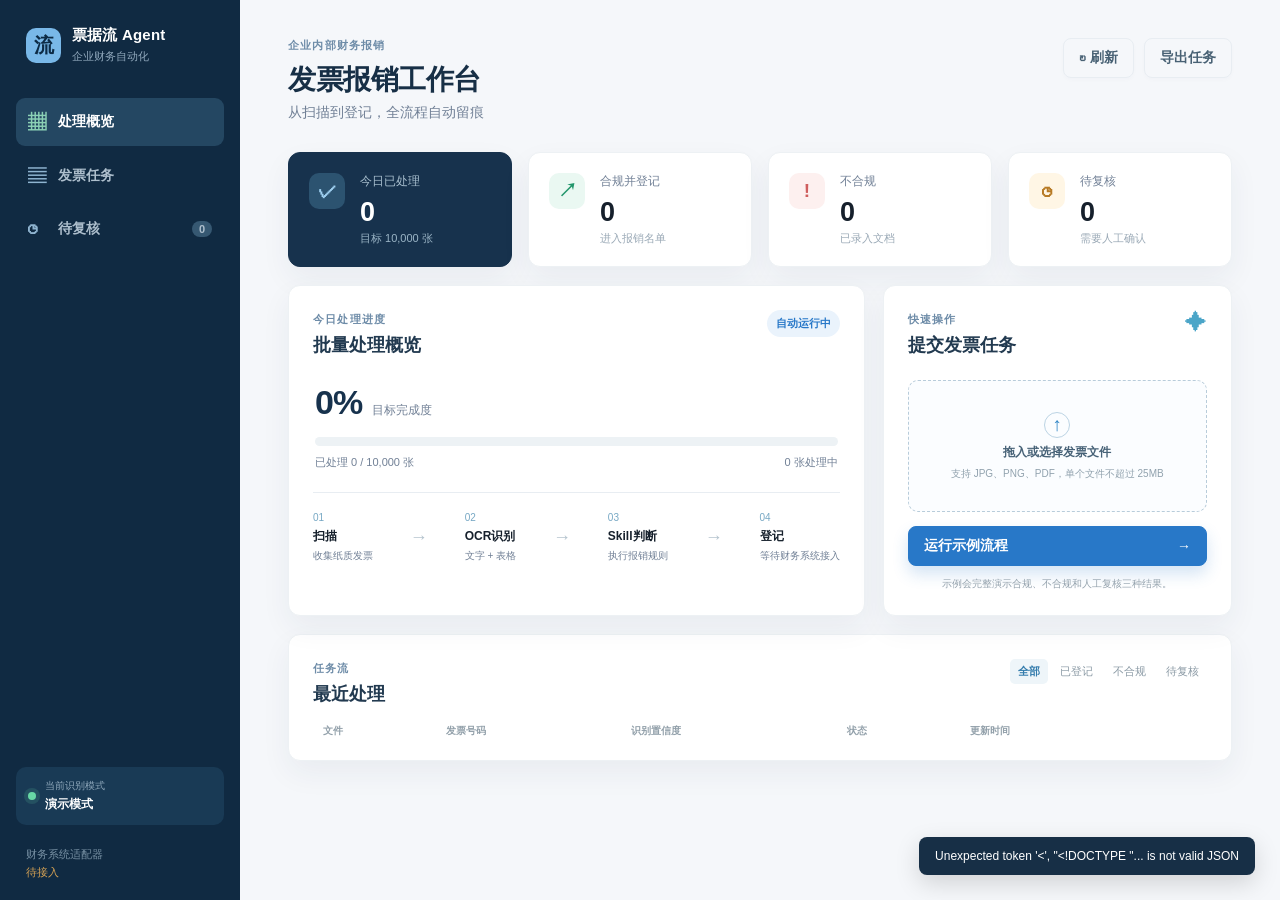
==== web/index.html @ 6ad8b593 "fix: restore web frontend directory Place the browser assets under web/ so app.py can serve the proj" ====
<!doctype html>
<html lang="zh-CN">
<head>
  <meta charset="utf-8">
  <meta name="viewport" content="width=device-width, initial-scale=1">
  <title>票据流 Agent · 发票报销工作台</title>
  <link rel="stylesheet" href="/style.css">
</head>
<body>
  <div class="app-shell">
    <aside class="sidebar">
      <div class="brand">
        <div class="brand-mark">流</div>
        <div><strong>票据流 Agent</strong><span>企业财务自动化</span></div>
      </div>
      <nav class="nav" aria-label="主导航">
        <button class="nav-item active" data-view="dashboard"><span>▦</span>处理概览</button>
        <button class="nav-item" data-view="all"><span>▤</span>发票任务</button>
        <button class="nav-item" data-view="review"><span>◷</span>待复核 <em id="nav-review">0</em></button>
      </nav>
      <div class="sidebar-bottom">
        <div class="engine-status"><i></i><div><small>当前识别模式</small><strong id="engine-mode">演示模式</strong></div></div>
        <div class="side-note">财务系统适配器<br><span>待接入</span></div>
      </div>
    </aside>

    <main class="main">
      <header class="topbar">
        <div><div class="eyebrow">企业内部财务报销</div><h1>发票报销工作台</h1><p>从扫描到登记，全流程自动留痕</p></div>
        <div class="top-actions"><button class="button ghost" id="refresh-btn">↻ 刷新</button><a class="button ghost" href="/api/export" download="发票任务.csv">导出任务</a></div>
      </header>

      <section id="dashboard-view" class="view">
        <div class="stats-grid">
          <article class="stat-card featured"><div class="stat-icon">✓</div><div><span>今日已处理</span><strong id="processed-count">0</strong><small>目标 10,000 张</small></div></article>
          <article class="stat-card"><div class="stat-icon green">↗</div><div><span>合规并登记</span><strong id="registered-count">0</strong><small>进入报销名单</small></div></article>
          <article class="stat-card"><div class="stat-icon red">!</div><div><span>不合规</span><strong id="noncompliant-count">0</strong><small>已录入文档</small></div></article>
          <article class="stat-card"><div class="stat-icon amber">◷</div><div><span>待复核</span><strong id="review-count">0</strong><small>需要人工确认</small></div></article>
        </div>

        <div class="content-grid">
          <section class="panel throughput-panel">
            <div class="panel-heading"><div><span class="section-kicker">今日处理进度</span><h2>批量处理概览</h2></div><span class="badge blue">自动运行中</span></div>
            <div class="progress-wrap"><div class="progress-label"><strong id="progress-percent">0%</strong><span>目标完成度</span></div><div class="progress"><i id="progress-bar"></i></div><div class="progress-foot"><span id="progress-text">已处理 0 / 10,000 张</span><span id="processing-text">0 张处理中</span></div></div>
            <div class="flow-strip"><div><span class="flow-number">01</span><strong>扫描</strong><small>收集纸质发票</small></div><b>→</b><div><span class="flow-number">02</span><strong>OCR识别</strong><small>文字 + 表格</small></div><b>→</b><div><span class="flow-number">03</span><strong>Skill判断</strong><small>执行报销规则</small></div><b>→</b><div><span class="flow-number">04</span><strong>登记</strong><small>等待财务系统接入</small></div></div>
          </section>

          <section class="panel quick-panel">
            <div class="panel-heading"><div><span class="section-kicker">快速操作</span><h2>提交发票任务</h2></div><span class="spark">✦</span></div>
            <label class="upload-zone" for="file-input"><span class="upload-icon">↑</span><strong>拖入或选择发票文件</strong><small>支持 JPG、PNG、PDF，单个文件不超过 25MB</small><input id="file-input" type="file" accept=".jpg,.jpeg,.png,.pdf"></label>
            <button class="button primary full" id="demo-btn">运行示例流程 <span>→</span></button>
            <p class="hint">示例会完整演示合规、不合规和人工复核三种结果。</p>
          </section>
        </div>

        <section class="panel recent-panel">
          <div class="panel-heading"><div><span class="section-kicker">任务流</span><h2 id="list-title">最近处理</h2></div><div class="tabs"><button class="tab active" data-filter="all">全部</button><button class="tab" data-filter="registered">已登记</button><button class="tab" data-filter="noncompliant">不合规</button><button class="tab" data-filter="review">待复核</button></div></div>
          <div class="table-wrap"><table><thead><tr><th>文件</th><th>发票号码</th><th>识别置信度</th><th>状态</th><th>更新时间</th><th></th></tr></thead><tbody id="invoice-table"></tbody></table><div class="empty" id="empty-state" hidden>暂无匹配任务</div></div>
        </section>
      </section>
    </main>
  </div>

  <div class="modal-backdrop" id="modal" hidden><section class="modal" role="dialog" aria-modal="true" aria-labelledby="modal-title"><button class="modal-close" id="modal-close">×</button><span class="section-kicker">任务详情</span><h2 id="modal-title">发票任务</h2><div id="modal-body"></div><div class="modal-actions" id="modal-actions"></div></section></div>
  <div class="toast" id="toast" role="status"></div>
  <script src="/app.js"></script>
</body>
</html>
---- style.css ----
:root{--ink:#16202c;--muted:#718096;--line:#e8edf2;--surface:#fff;--page:#f5f7fa;--navy:#17324d;--blue:#2878c8;--blue-soft:#eaf3fc;--green:#22966b;--green-soft:#eaf8f2;--red:#cf5e5e;--red-soft:#fdf0ef;--amber:#b77a24;--amber-soft:#fff6e5;--shadow:0 12px 30px rgba(31,54,77,.06)}*{box-sizing:border-box}body{margin:0;background:var(--page);color:var(--ink);font-family:"Segoe UI","Microsoft YaHei",Arial,sans-serif;font-size:14px}button,a{font:inherit}button{cursor:pointer}a{text-decoration:none;color:inherit}.app-shell{display:flex;min-height:100vh}.sidebar{width:240px;background:#102a42;color:#c6d4df;padding:26px 16px 18px;display:flex;flex-direction:column}.brand{display:flex;gap:11px;align-items:center;padding:0 10px 34px;color:#fff}.brand-mark{width:35px;height:35px;border-radius:10px;background:#79b8e8;color:#0d2b45;display:grid;place-items:center;font-size:20px;font-weight:800}.brand strong,.brand span{display:block}.brand strong{font-size:15px;letter-spacing:.2px}.brand span{font-size:11px;color:#91a9bd;margin-top:4px}.nav{display:grid;gap:6px}.nav-item{border:0;background:transparent;color:#aebfcd;text-align:left;border-radius:9px;padding:12px;display:flex;align-items:center;gap:12px;font-weight:600}.nav-item span{width:18px;color:#8fb4d0;font-size:18px}.nav-item:hover,.nav-item.active{background:#244762;color:#fff}.nav-item.active span{color:#8bd0b5}.nav-item em{font-style:normal;font-size:11px;margin-left:auto;background:#365872;border-radius:20px;min-width:20px;text-align:center;padding:2px 5px}.sidebar-bottom{margin-top:auto}.engine-status{display:flex;gap:9px;align-items:center;background:#193a55;border-radius:10px;padding:12px}.engine-status i{width:8px;height:8px;border-radius:50%;background:#67d7a5;box-shadow:0 0 0 4px rgba(103,215,165,.15)}.engine-status small,.engine-status strong{display:block}.engine-status small{font-size:10px;color:#90a9bc}.engine-status strong{font-size:12px;color:#fff;margin-top:3px}.side-note{font-size:11px;color:#7891a4;line-height:1.7;padding:20px 10px 0}.side-note span{color:#d4a154}.main{flex:1;max-width:1440px;margin:0 auto;padding:38px 48px 56px}.topbar{display:flex;justify-content:space-between;align-items:flex-start;margin-bottom:30px}.eyebrow,.section-kicker{color:#6e8ca8;font-size:11px;letter-spacing:1.2px;text-transform:uppercase;font-weight:700}.topbar h1{margin:8px 0 5px;font-size:28px;letter-spacing:-.5px;color:#172f46}.topbar p{margin:0;color:var(--muted)}.top-actions{display:flex;gap:10px}.button{border:1px solid var(--line);background:#fff;border-radius:8px;padding:10px 15px;color:#486174;font-weight:600;box-shadow:0 2px 4px rgba(30,55,80,.02)}.button:hover{border-color:#bed0de;color:var(--navy)}.button.primary{background:var(--blue);border-color:var(--blue);color:#fff;box-shadow:0 8px 16px rgba(40,120,200,.2)}.button.ghost{background:transparent}.button.full{width:100%;display:flex;justify-content:space-between;align-items:center}.stats-grid{display:grid;grid-template-columns:repeat(4,1fr);gap:16px;margin-bottom:18px}.stat-card{background:var(--surface);border:1px solid #edf1f4;border-radius:12px;padding:20px;display:flex;gap:15px;align-items:flex-start;box-shadow:var(--shadow)}.stat-card.featured{background:var(--navy);border-color:var(--navy);color:#fff}.stat-icon{width:36px;height:36px;border-radius:10px;background:var(--blue-soft);color:var(--blue);display:grid;place-items:center;font-size:19px;font-weight:700}.stat-icon.green{background:var(--green-soft);color:var(--green)}.stat-icon.red{background:var(--red-soft);color:var(--red)}.stat-icon.amber{background:var(--amber-soft);color:var(--amber)}.featured .stat-icon{background:#2c5370;color:#9fd0f1}.stat-card span,.stat-card small{display:block}.stat-card span{font-size:12px;color:var(--muted)}.featured span{color:#a8bfce}.stat-card strong{font-size:27px;display:block;margin:7px 0 3px;letter-spacing:-.5px}.stat-card small{font-size:11px;color:#9aa9b6}.featured small{color:#9bb5c6}.content-grid{display:grid;grid-template-columns:1.65fr 1fr;gap:18px;margin-bottom:18px}.panel{background:var(--surface);border:1px solid #edf1f4;border-radius:12px;box-shadow:var(--shadow);padding:24px}.panel-heading{display:flex;justify-content:space-between;gap:15px;align-items:flex-start}.panel h2{margin:6px 0 0;font-size:18px;color:#223a50}.badge{font-size:11px;border-radius:20px;padding:6px 9px;font-weight:700}.badge.blue{background:var(--blue-soft);color:var(--blue)}.spark{color:#4ba5c8;font-size:22px}.progress-wrap{padding:26px 2px 22px}.progress-label{display:flex;align-items:baseline;gap:10px}.progress-label strong{font-size:34px;color:var(--navy);letter-spacing:-1px}.progress-label span{color:var(--muted);font-size:12px}.progress{height:9px;background:#edf2f5;border-radius:8px;margin:15px 0 9px;overflow:hidden}.progress i{height:100%;width:0;background:linear-gradient(90deg,#2878c8,#6bc2ce);display:block;border-radius:8px;transition:width .4s}.progress-foot{display:flex;justify-content:space-between;color:var(--muted);font-size:11px}.flow-strip{border-top:1px solid var(--line);padding-top:19px;display:flex;align-items:center;justify-content:space-between;gap:10px}.flow-strip>div{min-width:0}.flow-strip b{color:#b5c4ce;font-weight:400;font-size:18px}.flow-number{font-size:10px;color:#77a8c4;display:block;margin-bottom:5px}.flow-strip strong,.flow-strip small{display:block}.flow-strip strong{font-size:12px}.flow-strip small{font-size:10px;color:var(--muted);margin-top:4px;white-space:nowrap}.upload-zone{height:132px;border:1px dashed #b8ccda;background:#fbfdff;border-radius:10px;margin:23px 0 14px;display:flex;flex-direction:column;align-items:center;justify-content:center;gap:6px;color:#476277}.upload-zone:hover{border-color:#78afd2;background:#f4faff}.upload-zone input{display:none}.upload-icon{border:1px solid #bcd4e4;border-radius:50%;height:26px;width:26px;display:grid;place-items:center;color:#3186c6;font-size:19px}.upload-zone strong{font-size:12px}.upload-zone small{color:#91a2ae;font-size:10px}.hint{color:#94a2ad;font-size:10px;text-align:center;margin:11px 0 0}.recent-panel{padding-bottom:12px}.tabs{display:flex;gap:4px;flex-wrap:wrap}.tab{border:0;background:transparent;color:#8b9aa5;font-size:11px;padding:5px 8px;border-radius:5px}.tab.active,.tab:hover{background:#eef5f9;color:#327bac;font-weight:700}.table-wrap{margin-top:18px;overflow:auto}table{width:100%;border-collapse:collapse;min-width:700px}th{text-align:left;color:#92a0aa;font-size:10px;font-weight:700;padding:0 10px 10px}td{border-top:1px solid #eff2f4;padding:14px 10px;font-size:12px;color:#516575}td:first-child{color:#273e52;font-weight:600}td:last-child{text-align:right}.file-cell{display:flex;align-items:center;gap:9px}.file-icon{width:27px;height:31px;border-radius:5px;background:#eff5f8;color:#4d87ab;font-size:10px;display:grid;place-items:center}.status{font-size:10px;padding:5px 8px;border-radius:12px;font-weight:700}.status.registered{background:var(--green-soft);color:var(--green)}.status.noncompliant{background:var(--red-soft);color:var(--red)}.status.review{background:var(--amber-soft);color:var(--amber)}.status.processing{background:var(--blue-soft);color:var(--blue)}.confidence{color:#3c906e;font-weight:700}.row-action{border:0;background:transparent;color:#7ea0b7;font-size:16px;padding:4px 8px}.row-action:hover{color:var(--blue)}.empty{text-align:center;color:#9eabb4;padding:35px}.modal-backdrop{position:fixed;inset:0;background:rgba(12,33,52,.35);display:grid;place-items:center;padding:20px;z-index:5}.modal-backdrop[hidden]{display:none}.modal{width:min(520px,100%);background:#fff;border-radius:14px;padding:28px;box-shadow:0 20px 70px rgba(10,30,50,.25);position:relative}.modal h2{margin:7px 0 20px;color:#1d354a}.modal-close{position:absolute;right:18px;top:14px;border:0;background:transparent;color:#96a5ae;font-size:24px}.detail-grid{display:grid;grid-template-columns:1fr 1fr;gap:14px 20px}.detail-grid div{border-bottom:1px solid var(--line);padding-bottom:9px}.detail-grid span{display:block;font-size:10px;color:#9aa8b2;margin-bottom:4px}.detail-grid strong{font-size:12px;color:#2c4355}.reason-box{background:#fff7e9;border-radius:8px;padding:12px;color:#9a681e;font-size:12px;line-height:1.5;margin-top:17px}.modal-actions{display:flex;justify-content:flex-end;gap:8px;margin-top:20px}.toast{position:fixed;right:25px;bottom:25px;background:#172f46;color:#fff;padding:12px 16px;border-radius:8px;box-shadow:0 8px 25px rgba(0,0,0,.15);font-size:12px;opacity:0;transform:translateY(10px);pointer-events:none;transition:.25s;z-index:8}.toast.show{opacity:1;transform:translateY(0)}@media(max-width:1050px){.sidebar{width:210px}.main{padding:30px}.stats-grid{grid-template-columns:repeat(2,1fr)}.content-grid{grid-template-columns:1fr}}@media(max-width:650px){.app-shell{display:block}.sidebar{width:auto;padding:14px 16px}.brand{padding-bottom:16px}.nav{display:flex;overflow:auto}.nav-item{white-space:nowrap}.sidebar-bottom{display:none}.main{padding:25px 16px}.topbar{display:block}.top-actions{margin-top:18px}.stats-grid{grid-template-columns:1fr 1fr;gap:10px}.stat-card{padding:14px;gap:9px}.stat-icon{width:30px;height:30px;font-size:15px}.stat-card strong{font-size:22px}.flow-strip{display:grid;grid-template-columns:1fr 1fr}.flow-strip b{display:none}.panel{padding:18px}.panel-heading{display:block}.tabs{margin-top:15px}.detail-grid{grid-template-columns:1fr}}
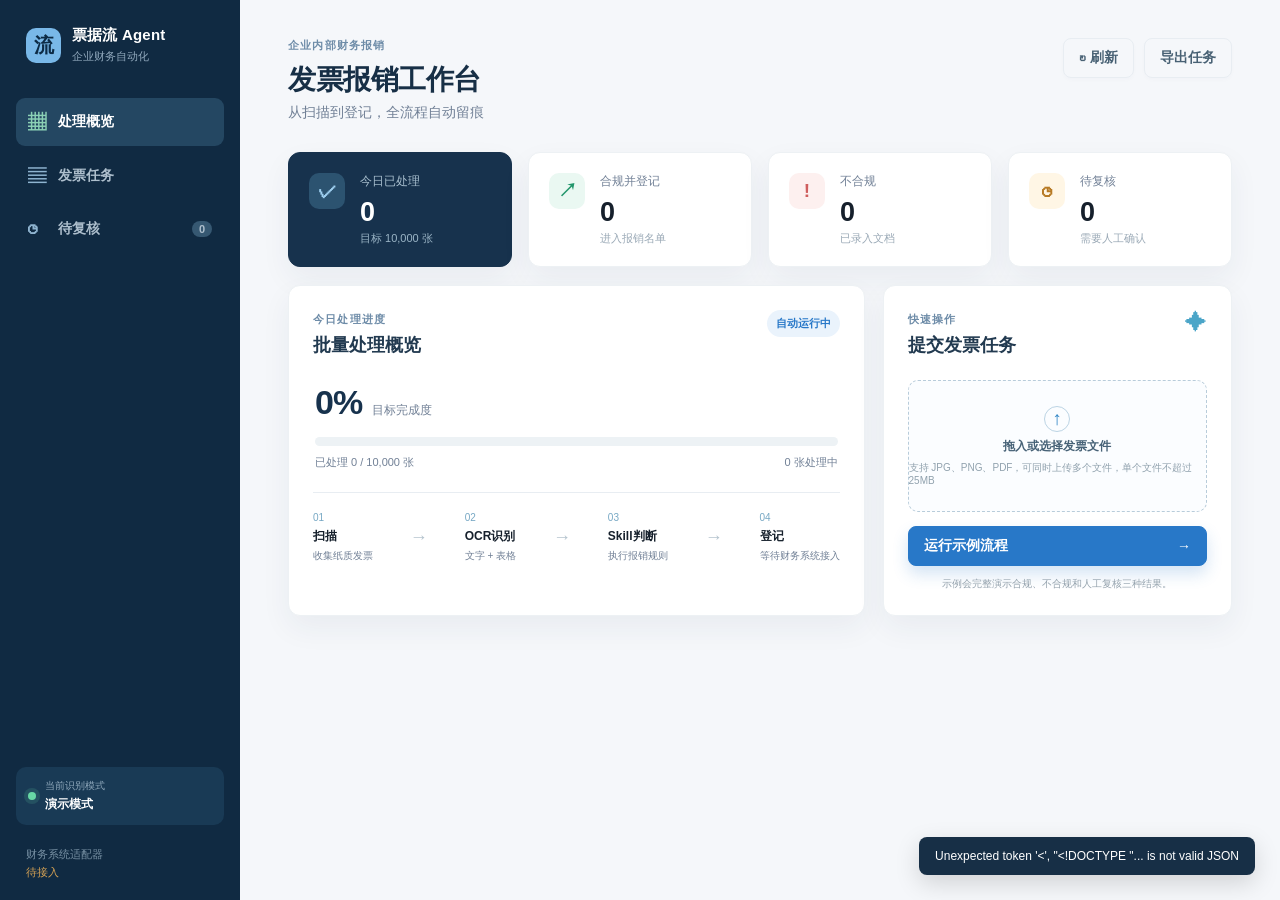
==== commit 97a7b3eb: "feat: sync invoice reimbursement agent and document iterations" ====
--- a/web/index.html
+++ b/web/index.html
@@ -15,7 +15,7 @@
       </div>
       <nav class="nav" aria-label="主导航">
         <button class="nav-item active" data-view="dashboard"><span>▦</span>处理概览</button>
-        <button class="nav-item" data-view="all"><span>▤</span>发票任务</button>
+        <button class="nav-item" data-view="tasks"><span>▤</span>发票任务</button>
         <button class="nav-item" data-view="review"><span>◷</span>待复核 <em id="nav-review">0</em></button>
       </nav>
       <div class="sidebar-bottom">
@@ -47,15 +47,27 @@
 
           <section class="panel quick-panel">
             <div class="panel-heading"><div><span class="section-kicker">快速操作</span><h2>提交发票任务</h2></div><span class="spark">✦</span></div>
-            <label class="upload-zone" for="file-input"><span class="upload-icon">↑</span><strong>拖入或选择发票文件</strong><small>支持 JPG、PNG、PDF，单个文件不超过 25MB</small><input id="file-input" type="file" accept=".jpg,.jpeg,.png,.pdf"></label>
+            <label class="upload-zone" id="upload-zone" for="file-input"><span class="upload-icon">↑</span><strong>拖入或选择发票文件</strong><small>支持 JPG、PNG、PDF，可同时上传多个文件，单个文件不超过 25MB</small><input id="file-input" type="file" accept=".jpg,.jpeg,.png,.pdf" multiple></label>
             <button class="button primary full" id="demo-btn">运行示例流程 <span>→</span></button>
             <p class="hint">示例会完整演示合规、不合规和人工复核三种结果。</p>
           </section>
         </div>
 
+      </section>
+
+      <section id="tasks-view" class="subpage" hidden>
+        <div class="page-heading"><div><span class="section-kicker">任务流</span><h2>发票任务</h2><p>查看全部发票任务及处理结果</p></div><span class="badge blue">任务追踪</span></div>
         <section class="panel recent-panel">
-          <div class="panel-heading"><div><span class="section-kicker">任务流</span><h2 id="list-title">最近处理</h2></div><div class="tabs"><button class="tab active" data-filter="all">全部</button><button class="tab" data-filter="registered">已登记</button><button class="tab" data-filter="noncompliant">不合规</button><button class="tab" data-filter="review">待复核</button></div></div>
-          <div class="table-wrap"><table><thead><tr><th>文件</th><th>发票号码</th><th>识别置信度</th><th>状态</th><th>更新时间</th><th></th></tr></thead><tbody id="invoice-table"></tbody></table><div class="empty" id="empty-state" hidden>暂无匹配任务</div></div>
+          <div class="panel-heading"><div><span class="section-kicker">处理记录</span><h2 id="tasks-list-title">全部任务</h2></div><div class="task-tools"><div class="search-box"><input id="task-search" type="search" placeholder="搜索发票号码、购买方、销售方或文件名" aria-label="搜索发票任务"><button class="button ghost" id="task-search-btn" type="button">搜索</button></div><div class="tabs"><button class="tab active" data-filter="all">全部</button><button class="tab" data-filter="registered">已登记</button><button class="tab" data-filter="noncompliant">不合规</button><button class="tab" data-filter="review">待复核</button></div></div></div>
+          <div class="table-wrap"><table><thead><tr><th>文件</th><th>发票号码</th><th>识别置信度</th><th>状态</th><th>更新时间</th><th></th></tr></thead><tbody id="tasks-table"></tbody></table><div class="empty" id="tasks-empty-state" hidden>暂无匹配任务</div></div>
+        </section>
+      </section>
+
+      <section id="review-view" class="subpage" hidden>
+        <div class="page-heading"><div><span class="section-kicker">人工处理</span><h2>待复核发票</h2><p>集中查看需要财务人员确认的发票任务</p></div><span class="badge amber">待复核</span></div>
+        <section class="panel recent-panel">
+          <div class="panel-heading"><div><span class="section-kicker">复核队列</span><h2>待复核任务</h2></div><span class="review-count-label"><strong id="review-page-count">0</strong> 张待处理</span></div>
+          <div class="table-wrap"><table><thead><tr><th>文件</th><th>发票号码</th><th>识别置信度</th><th>状态</th><th>更新时间</th><th></th></tr></thead><tbody id="review-table"></tbody></table><div class="empty" id="review-empty-state" hidden>暂无待复核任务</div></div>
         </section>
       </section>
     </main>
@@ -63,7 +75,7 @@
 
   <div class="modal-backdrop" id="modal" hidden><section class="modal" role="dialog" aria-modal="true" aria-labelledby="modal-title"><button class="modal-close" id="modal-close">×</button><span class="section-kicker">任务详情</span><h2 id="modal-title">发票任务</h2><div id="modal-body"></div><div class="modal-actions" id="modal-actions"></div></section></div>
   <div class="toast" id="toast" role="status"></div>
-  <script src="/app.js"></script>
+  <style>.upload-zone.dragging{border-color:#2878c8;background:#eaf3fc;box-shadow:0 0 0 3px rgba(40,120,200,.1)}.task-tools{display:flex;flex-direction:column;align-items:flex-end;gap:10px}.search-box{display:flex;gap:6px}.search-box input{width:300px;border:1px solid #dfe7ed;border-radius:8px;padding:9px 11px;color:#30495d;outline:none}.search-box input:focus{border-color:#78afd2;box-shadow:0 0 0 3px rgba(40,120,200,.1)}@media(max-width:650px){.task-tools{align-items:stretch}.search-box input{width:100%}}</style>
+  <script src="/app.js?v=search-naming"></script>
 </body>
 </html>
-
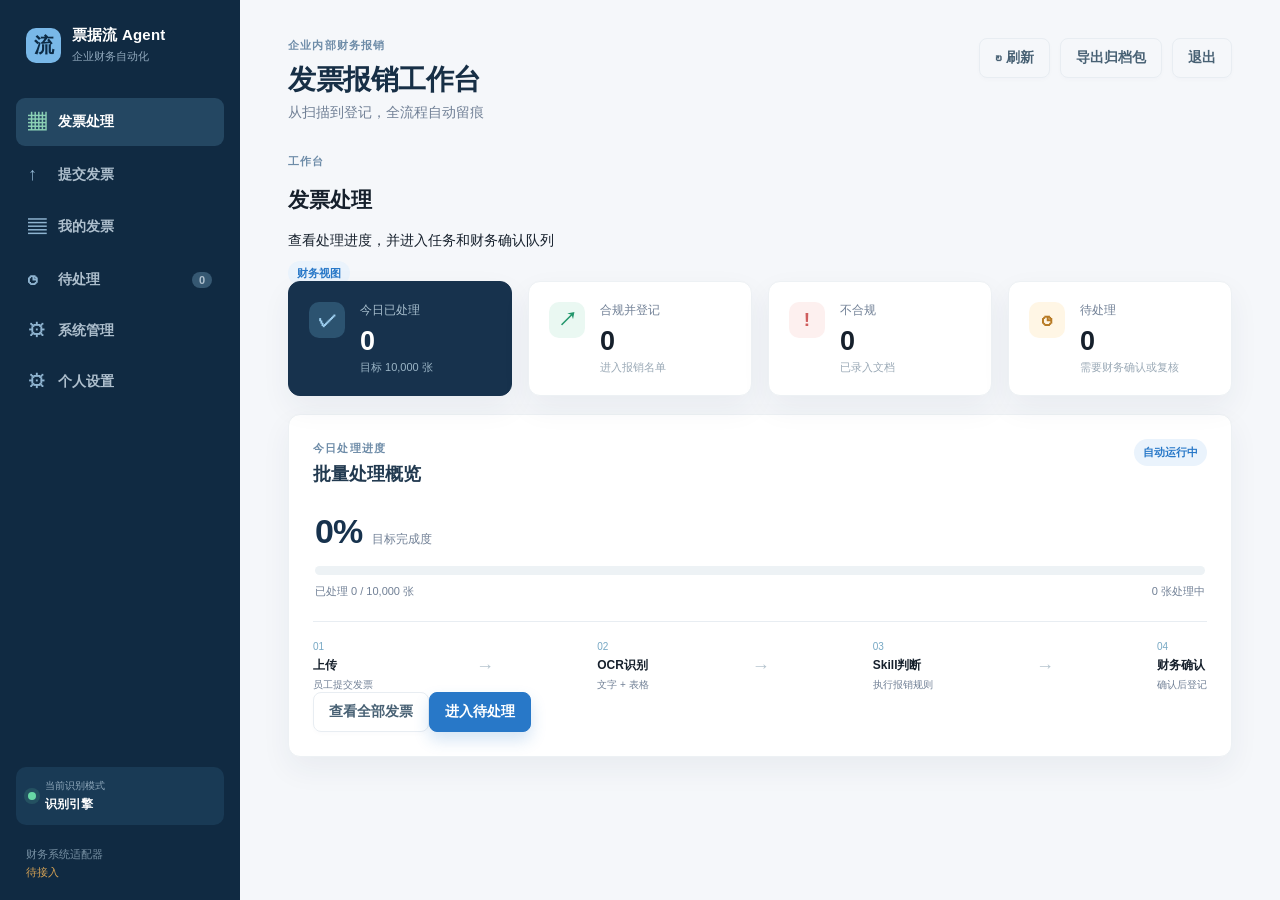
==== commit 0f589136: "feat: 完成票据流 Agent 企业级版本" ====
--- a/web/index.html
+++ b/web/index.html
@@ -5,21 +5,25 @@
   <meta name="viewport" content="width=device-width, initial-scale=1">
   <title>票据流 Agent · 发票报销工作台</title>
   <link rel="stylesheet" href="/style.css">
+  <link rel="stylesheet" href="/auth.css">
 </head>
 <body>
-  <div class="app-shell">
+  <div class="app-shell" id="app-shell">
     <aside class="sidebar">
       <div class="brand">
         <div class="brand-mark">流</div>
         <div><strong>票据流 Agent</strong><span>企业财务自动化</span></div>
       </div>
       <nav class="nav" aria-label="主导航">
-        <button class="nav-item active" data-view="dashboard"><span>▦</span>处理概览</button>
-        <button class="nav-item" data-view="tasks"><span>▤</span>发票任务</button>
-        <button class="nav-item" data-view="review"><span>◷</span>待复核 <em id="nav-review">0</em></button>
+        <button class="nav-item active" data-view="finance" id="nav-finance"><span>▦</span>发票处理</button>
+        <button class="nav-item" data-view="submit" id="nav-submit" hidden><span>↑</span>提交发票</button>
+        <button class="nav-item" data-view="tasks" id="nav-tasks" hidden><span>▤</span>我的发票</button>
+        <button class="nav-item" data-view="review" id="nav-review-item" hidden><span>◷</span>待处理 <em id="nav-review">0</em></button>
+        <button class="nav-item" data-view="admin" id="admin-nav" hidden><span>⚙</span>系统管理</button>
+        <button class="nav-item" data-view="settings" id="settings-nav"><span>⚙</span>个人设置</button>
       </nav>
-      <div class="sidebar-bottom">
-        <div class="engine-status"><i></i><div><small>当前识别模式</small><strong id="engine-mode">演示模式</strong></div></div>
+      <div class="sidebar-bottom" id="sidebar-bottom">
+        <div class="engine-status"><i></i><div><small>当前识别模式</small><strong id="engine-mode">识别引擎</strong></div></div>
         <div class="side-note">财务系统适配器<br><span>待接入</span></div>
       </div>
     </aside>
@@ -27,36 +31,36 @@
     <main class="main">
       <header class="topbar">
         <div><div class="eyebrow">企业内部财务报销</div><h1>发票报销工作台</h1><p>从扫描到登记，全流程自动留痕</p></div>
-        <div class="top-actions"><button class="button ghost" id="refresh-btn">↻ 刷新</button><a class="button ghost" href="/api/export" download="发票任务.csv">导出任务</a></div>
+        <div class="top-actions"><span class="user-chip" id="current-user"></span><button class="button ghost" id="refresh-btn">↻ 刷新</button><a class="button ghost" id="export-btn" href="/api/export" download="发票归档.zip">导出归档包</a><button class="button ghost" id="logout-btn">退出</button></div>
       </header>
 
-      <section id="dashboard-view" class="view">
+      <section id="finance-view" class="view">
+        <div class="page-heading"><div><span class="section-kicker">工作台</span><h2>发票处理</h2><p>查看处理进度，并进入任务和财务确认队列</p></div><span class="badge blue">财务视图</span></div>
         <div class="stats-grid">
           <article class="stat-card featured"><div class="stat-icon">✓</div><div><span>今日已处理</span><strong id="processed-count">0</strong><small>目标 10,000 张</small></div></article>
           <article class="stat-card"><div class="stat-icon green">↗</div><div><span>合规并登记</span><strong id="registered-count">0</strong><small>进入报销名单</small></div></article>
           <article class="stat-card"><div class="stat-icon red">!</div><div><span>不合规</span><strong id="noncompliant-count">0</strong><small>已录入文档</small></div></article>
-          <article class="stat-card"><div class="stat-icon amber">◷</div><div><span>待复核</span><strong id="review-count">0</strong><small>需要人工确认</small></div></article>
+          <article class="stat-card"><div class="stat-icon amber">◷</div><div><span>待处理</span><strong id="review-count">0</strong><small>需要财务确认或复核</small></div></article>
         </div>
+        <section class="panel throughput-panel">
+          <div class="panel-heading"><div><span class="section-kicker">今日处理进度</span><h2>批量处理概览</h2></div><span class="badge blue">自动运行中</span></div>
+          <div class="progress-wrap"><div class="progress-label"><strong id="progress-percent">0%</strong><span>目标完成度</span></div><div class="progress"><i id="progress-bar"></i></div><div class="progress-foot"><span id="progress-text">已处理 0 / 10,000 张</span><span id="processing-text">0 张处理中</span></div></div>
+          <div class="flow-strip"><div><span class="flow-number">01</span><strong>上传</strong><small>员工提交发票</small></div><b>→</b><div><span class="flow-number">02</span><strong>OCR识别</strong><small>文字 + 表格</small></div><b>→</b><div><span class="flow-number">03</span><strong>Skill判断</strong><small>执行报销规则</small></div><b>→</b><div><span class="flow-number">04</span><strong>财务确认</strong><small>确认后登记</small></div></div>
+          <div class="finance-shortcuts"><button class="button ghost" type="button" data-open-view="tasks">查看全部发票</button><button class="button primary" type="button" data-open-view="review">进入待处理</button></div>
+        </section>
+      </section>
 
-        <div class="content-grid">
-          <section class="panel throughput-panel">
-            <div class="panel-heading"><div><span class="section-kicker">今日处理进度</span><h2>批量处理概览</h2></div><span class="badge blue">自动运行中</span></div>
-            <div class="progress-wrap"><div class="progress-label"><strong id="progress-percent">0%</strong><span>目标完成度</span></div><div class="progress"><i id="progress-bar"></i></div><div class="progress-foot"><span id="progress-text">已处理 0 / 10,000 张</span><span id="processing-text">0 张处理中</span></div></div>
-            <div class="flow-strip"><div><span class="flow-number">01</span><strong>扫描</strong><small>收集纸质发票</small></div><b>→</b><div><span class="flow-number">02</span><strong>OCR识别</strong><small>文字 + 表格</small></div><b>→</b><div><span class="flow-number">03</span><strong>Skill判断</strong><small>执行报销规则</small></div><b>→</b><div><span class="flow-number">04</span><strong>登记</strong><small>等待财务系统接入</small></div></div>
-          </section>
-
-          <section class="panel quick-panel">
-            <div class="panel-heading"><div><span class="section-kicker">快速操作</span><h2>提交发票任务</h2></div><span class="spark">✦</span></div>
-            <label class="upload-zone" id="upload-zone" for="file-input"><span class="upload-icon">↑</span><strong>拖入或选择发票文件</strong><small>支持 JPG、PNG、PDF，可同时上传多个文件，单个文件不超过 25MB</small><input id="file-input" type="file" accept=".jpg,.jpeg,.png,.pdf" multiple></label>
-            <button class="button primary full" id="demo-btn">运行示例流程 <span>→</span></button>
-            <p class="hint">示例会完整演示合规、不合规和人工复核三种结果。</p>
-          </section>
-        </div>
-
+      <section id="submit-view" class="subpage" hidden>
+        <div class="page-heading"><div><span class="section-kicker">员工入口</span><h2>提交发票</h2><p>上传后 Agent 将自动识别并进入处理队列</p></div><span class="badge blue">批量上传</span></div>
+        <section class="panel quick-panel submit-panel">
+          <div class="panel-heading"><div><span class="section-kicker">提交任务</span><h2>上传发票原件</h2></div><span class="spark">✦</span></div>
+          <label class="upload-zone" id="upload-zone" for="file-input"><span class="upload-icon">↑</span><strong>拖入或选择发票文件</strong><small>支持 JPG、PNG、PDF，可同时上传多个文件，单个文件不超过 25MB</small><input id="file-input" type="file" accept=".jpg,.jpeg,.png,.pdf" multiple></label>
+          <p class="hint">上传完成后可在“我的发票”中查看识别结果和处理状态。</p>
+        </section>
       </section>
 
       <section id="tasks-view" class="subpage" hidden>
-        <div class="page-heading"><div><span class="section-kicker">任务流</span><h2>发票任务</h2><p>查看全部发票任务及处理结果</p></div><span class="badge blue">任务追踪</span></div>
+        <div class="page-heading"><div><span class="section-kicker">任务流</span><h2 id="tasks-page-title">我的发票</h2><p id="tasks-page-description">查看本人提交的发票任务及处理结果</p></div><span class="badge blue">任务追踪</span></div>
         <section class="panel recent-panel">
           <div class="panel-heading"><div><span class="section-kicker">处理记录</span><h2 id="tasks-list-title">全部任务</h2></div><div class="task-tools"><div class="search-box"><input id="task-search" type="search" placeholder="搜索发票号码、购买方、销售方或文件名" aria-label="搜索发票任务"><button class="button ghost" id="task-search-btn" type="button">搜索</button></div><div class="tabs"><button class="tab active" data-filter="all">全部</button><button class="tab" data-filter="registered">已登记</button><button class="tab" data-filter="noncompliant">不合规</button><button class="tab" data-filter="review">待复核</button></div></div></div>
           <div class="table-wrap"><table><thead><tr><th>文件</th><th>发票号码</th><th>识别置信度</th><th>状态</th><th>更新时间</th><th></th></tr></thead><tbody id="tasks-table"></tbody></table><div class="empty" id="tasks-empty-state" hidden>暂无匹配任务</div></div>
@@ -64,10 +68,42 @@
       </section>
 
       <section id="review-view" class="subpage" hidden>
-        <div class="page-heading"><div><span class="section-kicker">人工处理</span><h2>待复核发票</h2><p>集中查看需要财务人员确认的发票任务</p></div><span class="badge amber">待复核</span></div>
+        <div class="page-heading"><div><span class="section-kicker">人工处理</span><h2>待财务处理</h2><p>集中查看需要财务人员确认的发票任务</p></div><span class="badge amber">待处理</span></div>
         <section class="panel recent-panel">
-          <div class="panel-heading"><div><span class="section-kicker">复核队列</span><h2>待复核任务</h2></div><span class="review-count-label"><strong id="review-page-count">0</strong> 张待处理</span></div>
-          <div class="table-wrap"><table><thead><tr><th>文件</th><th>发票号码</th><th>识别置信度</th><th>状态</th><th>更新时间</th><th></th></tr></thead><tbody id="review-table"></tbody></table><div class="empty" id="review-empty-state" hidden>暂无待复核任务</div></div>
+          <div class="panel-heading"><div><span class="section-kicker">处理队列</span><h2>待处理任务</h2></div><span class="review-count-label"><strong id="review-page-count">0</strong> 张待处理</span></div>
+          <div class="table-wrap"><table><thead><tr><th>文件</th><th>发票号码</th><th>识别置信度</th><th>状态</th><th>更新时间</th><th></th></tr></thead><tbody id="review-table"></tbody></table><div class="empty" id="review-empty-state" hidden>暂无待处理任务</div></div>
+        </section>
+      </section>
+
+      <section id="admin-view" class="subpage" hidden>
+        <div class="page-heading"><div><span class="section-kicker">系统管理</span><h2>账号与权限</h2><p>集中维护公司用户、角色和启停状态</p></div><span class="badge blue">管理员</span></div>
+        <section class="panel admin-panel">
+          <div class="panel-heading"><div><span class="section-kicker">新增账号</span><h2>创建公司用户</h2></div></div>
+          <form id="user-form" class="user-form">
+            <label>用户名<input id="user-username" required pattern="[A-Za-z0-9_.-]{3,40}"></label>
+            <label>显示名称<input id="user-display-name" required></label>
+            <label>部门<input id="user-department"></label>
+            <label>角色<select id="user-role"><option value="employee">员工</option><option value="finance">财务</option><option value="admin">管理员</option></select></label>
+            <label>初始密码<input id="user-password" type="password" minlength="8" required></label>
+            <button class="button primary" type="submit">创建账号</button>
+          </form>
+        </section>
+        <section class="panel recent-panel">
+          <div class="panel-heading"><div><span class="section-kicker">现有账号</span><h2>用户列表</h2></div></div>
+          <div class="table-wrap"><table class="user-table"><thead><tr><th>用户名</th><th>显示名称</th><th>部门</th><th>角色</th><th>状态</th><th></th></tr></thead><tbody id="users-table"></tbody></table><div class="empty" id="users-empty-state" hidden>暂无账号</div></div>
+        </section>
+      </section>
+
+      <section id="settings-view" class="subpage" hidden>
+        <div class="page-heading"><div><span class="section-kicker">账户安全</span><h2>个人设置</h2><p>修改当前账号密码，修改后需要重新登录</p></div><span class="badge blue">安全设置</span></div>
+        <section class="panel settings-panel">
+          <div class="panel-heading"><div><span class="section-kicker">登录凭证</span><h2>修改密码</h2></div></div>
+          <form id="password-form" class="auth-form settings-form">
+            <label>当前密码<input id="current-password" type="password" autocomplete="current-password" required></label>
+            <label>新密码<input id="new-password" type="password" autocomplete="new-password" minlength="8" required></label>
+            <label>确认新密码<input id="confirm-password" type="password" autocomplete="new-password" minlength="8" required></label>
+            <button class="button primary" type="submit">保存新密码</button>
+          </form>
         </section>
       </section>
     </main>
@@ -76,6 +112,6 @@
   <div class="modal-backdrop" id="modal" hidden><section class="modal" role="dialog" aria-modal="true" aria-labelledby="modal-title"><button class="modal-close" id="modal-close">×</button><span class="section-kicker">任务详情</span><h2 id="modal-title">发票任务</h2><div id="modal-body"></div><div class="modal-actions" id="modal-actions"></div></section></div>
   <div class="toast" id="toast" role="status"></div>
   <style>.upload-zone.dragging{border-color:#2878c8;background:#eaf3fc;box-shadow:0 0 0 3px rgba(40,120,200,.1)}.task-tools{display:flex;flex-direction:column;align-items:flex-end;gap:10px}.search-box{display:flex;gap:6px}.search-box input{width:300px;border:1px solid #dfe7ed;border-radius:8px;padding:9px 11px;color:#30495d;outline:none}.search-box input:focus{border-color:#78afd2;box-shadow:0 0 0 3px rgba(40,120,200,.1)}@media(max-width:650px){.task-tools{align-items:stretch}.search-box input{width:100%}}</style>
-  <script src="/app.js?v=search-naming"></script>
+  <script src="/app.js?v=company-v2"></script>
 </body>
 </html>
